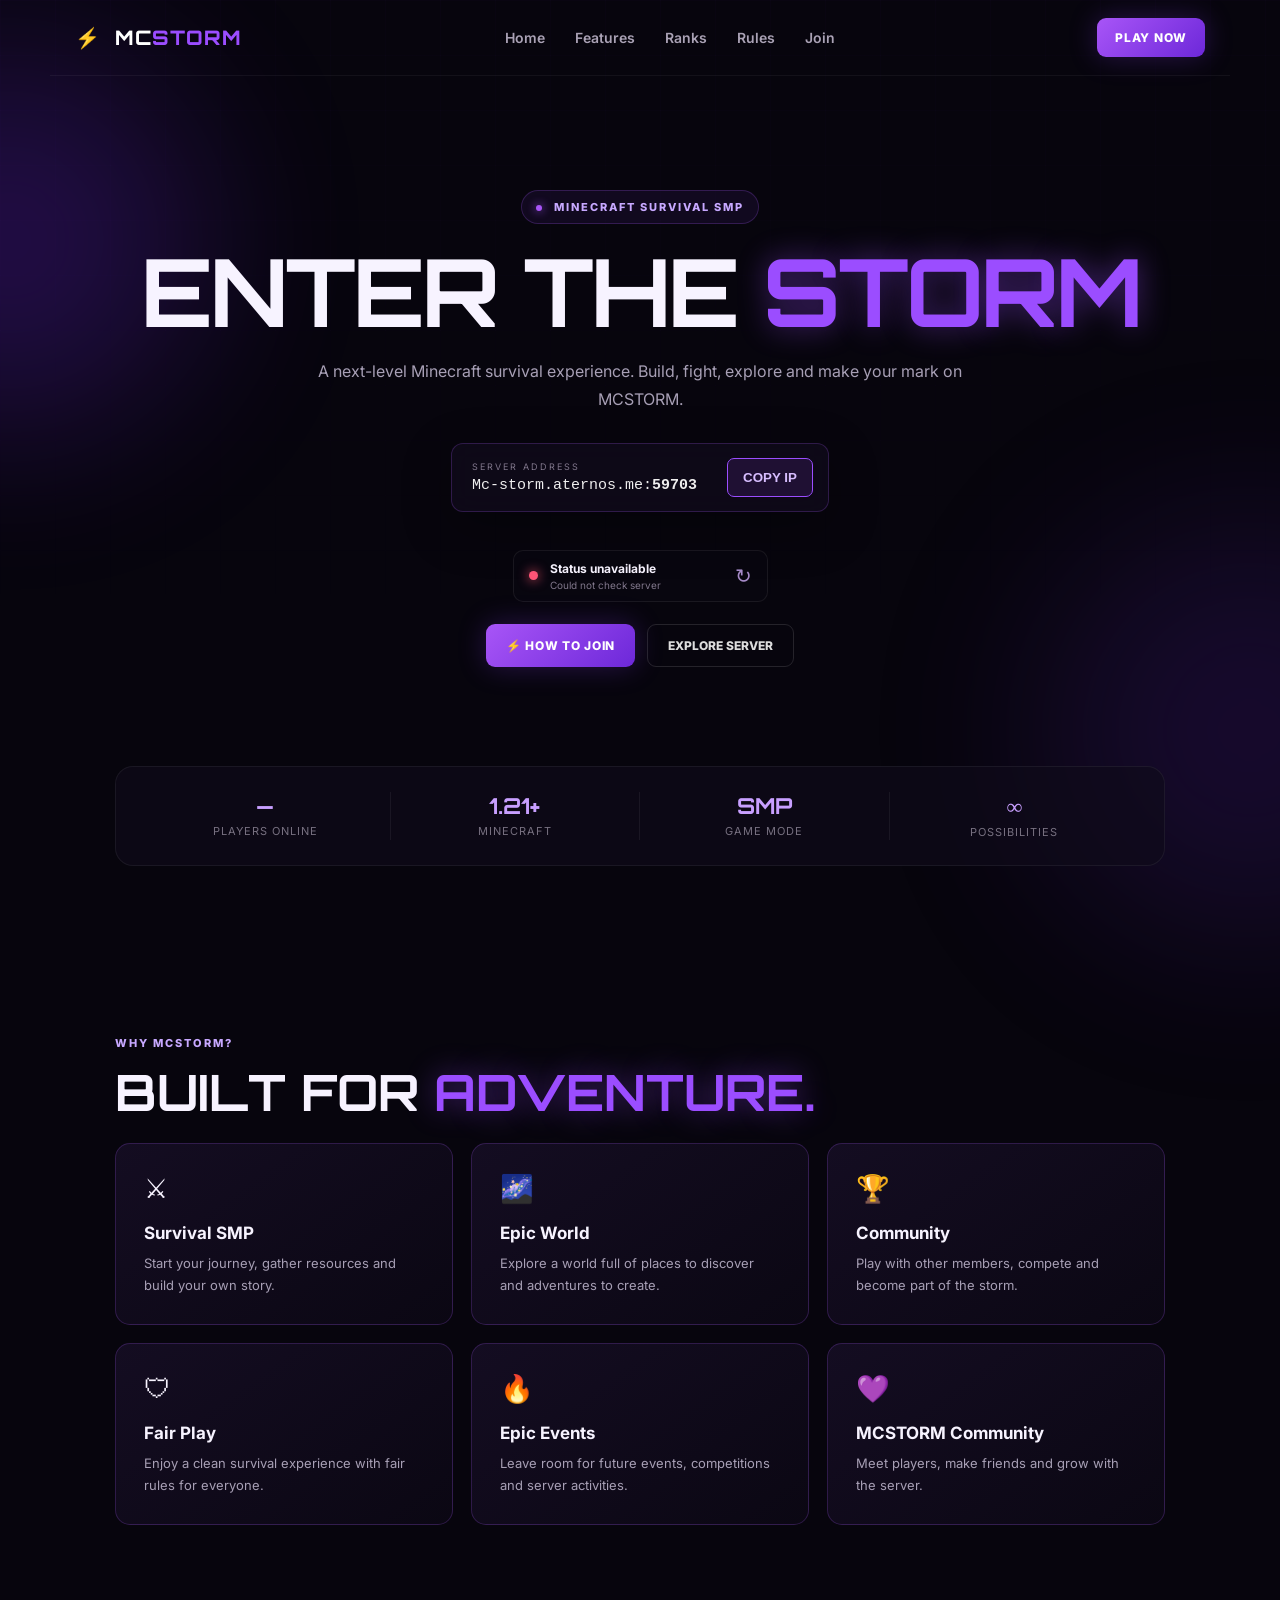
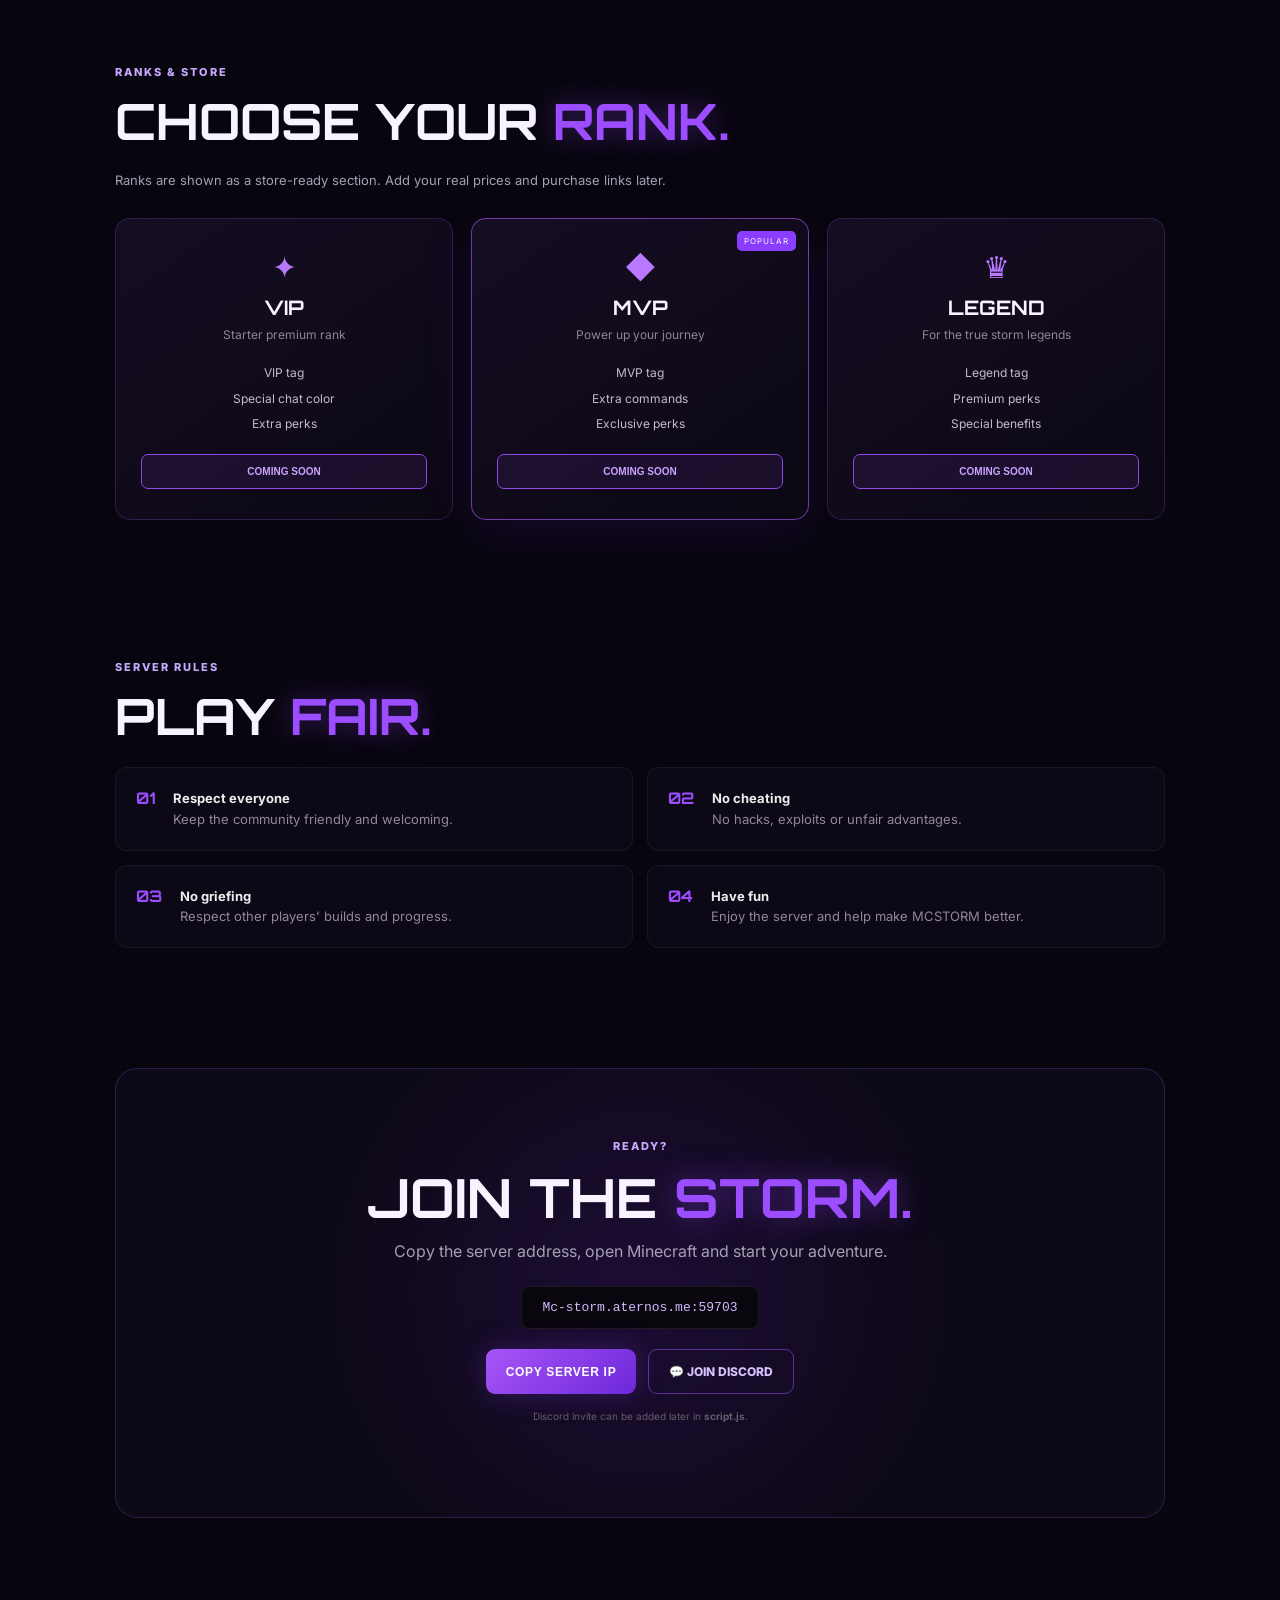
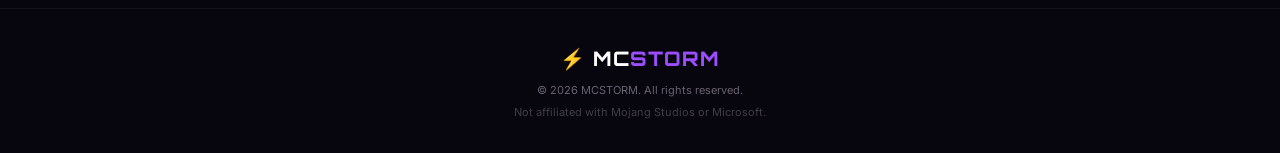
==== index.html @ 87daa8b6 "Add files via upload" ====
<!DOCTYPE html>
<html lang="en">
<head>
<meta charset="UTF-8">
<meta name="viewport" content="width=device-width, initial-scale=1.0">
<title>MCSTORM — Minecraft SMP</title>
<meta name="description" content="MCSTORM Minecraft SMP — Join the storm.">
<link rel="preconnect" href="https://fonts.googleapis.com">
<link rel="preconnect" href="https://fonts.gstatic.com" crossorigin>
<link href="https://fonts.googleapis.com/css2?family=Inter:wght@400;500;600;700;800&family=Orbitron:wght@600;700;800&display=swap" rel="stylesheet">
<link rel="stylesheet" href="style.css">
</head>
<body>
<div class="bg-grid"></div><div class="orb orb-1"></div><div class="orb orb-2"></div>

<header class="nav">
  <a class="brand" href="#home"><span class="bolt">⚡</span> MC<span>STORM</span></a>
  <nav><a href="#home">Home</a><a href="#features">Features</a><a href="#ranks">Ranks</a><a href="#rules">Rules</a><a href="#join">Join</a></nav>
  <a class="nav-btn" href="#join">PLAY NOW</a>
</header>

<main id="home">
<section class="hero">
  <div class="badge"><span></span> MINECRAFT SURVIVAL SMP</div>
  <h1>ENTER THE <strong>STORM</strong></h1>
  <p class="hero-text">A next-level Minecraft survival experience. Build, fight, explore and make your mark on MCSTORM.</p>

  <div class="server-card">
    <div><div class="label">SERVER ADDRESS</div><div class="ip">Mc-storm.aternos.me:<b>59703</b></div></div>
    <button class="copy-btn" onclick="copyIP()">COPY IP</button>
  </div>
  <div id="copyMsg" class="copy-msg">IP copied to clipboard!</div>

  <div class="status-card">
    <span id="statusDot" class="status-dot loading"></span>
    <div><b id="statusText">Checking server...</b><small id="playerText">Please wait</small></div>
    <button class="refresh" onclick="checkServer()">↻</button>
  </div>

  <div class="hero-actions">
    <a class="primary-btn" href="#join">⚡ HOW TO JOIN</a>
    <a class="secondary-btn" href="#features">EXPLORE SERVER</a>
  </div>
</section>

<section class="stats">
  <div><b id="statPlayers">—</b><span>Players Online</span></div>
  <div><b>1.21+</b><span>Minecraft</span></div>
  <div><b>SMP</b><span>Game Mode</span></div>
  <div><b>∞</b><span>Possibilities</span></div>
</section>

<section id="features" class="section">
  <div class="section-tag">WHY MCSTORM?</div><h2>BUILT FOR <span>ADVENTURE.</span></h2>
  <div class="cards">
    <article class="card"><div class="icon">⚔</div><h3>Survival SMP</h3><p>Start your journey, gather resources and build your own story.</p></article>
    <article class="card"><div class="icon">🌌</div><h3>Epic World</h3><p>Explore a world full of places to discover and adventures to create.</p></article>
    <article class="card"><div class="icon">🏆</div><h3>Community</h3><p>Play with other members, compete and become part of the storm.</p></article>
    <article class="card"><div class="icon">🛡</div><h3>Fair Play</h3><p>Enjoy a clean survival experience with fair rules for everyone.</p></article>
    <article class="card"><div class="icon">🔥</div><h3>Epic Events</h3><p>Leave room for future events, competitions and server activities.</p></article>
    <article class="card"><div class="icon">💜</div><h3>MCSTORM Community</h3><p>Meet players, make friends and grow with the server.</p></article>
  </div>
</section>

<section id="ranks" class="section">
  <div class="section-tag">RANKS & STORE</div><h2>CHOOSE YOUR <span>RANK.</span></h2>
  <p class="section-intro">Ranks are shown as a store-ready section. Add your real prices and purchase links later.</p>
  <div class="rank-grid">
    <article class="rank"><div class="rank-icon">✦</div><h3>VIP</h3><p>Starter premium rank</p><ul><li>VIP tag</li><li>Special chat color</li><li>Extra perks</li></ul><button class="rank-btn" onclick="storeAlert()">COMING SOON</button></article>
    <article class="rank featured"><div class="popular">POPULAR</div><div class="rank-icon">◆</div><h3>MVP</h3><p>Power up your journey</p><ul><li>MVP tag</li><li>Extra commands</li><li>Exclusive perks</li></ul><button class="rank-btn" onclick="storeAlert()">COMING SOON</button></article>
    <article class="rank"><div class="rank-icon">♛</div><h3>LEGEND</h3><p>For the true storm legends</p><ul><li>Legend tag</li><li>Premium perks</li><li>Special benefits</li></ul><button class="rank-btn" onclick="storeAlert()">COMING SOON</button></article>
  </div>
</section>

<section id="rules" class="section rules-section">
  <div class="section-tag">SERVER RULES</div><h2>PLAY <span>FAIR.</span></h2>
  <div class="rules">
    <div><b>01</b><p><strong>Respect everyone</strong><br>Keep the community friendly and welcoming.</p></div>
    <div><b>02</b><p><strong>No cheating</strong><br>No hacks, exploits or unfair advantages.</p></div>
    <div><b>03</b><p><strong>No griefing</strong><br>Respect other players' builds and progress.</p></div>
    <div><b>04</b><p><strong>Have fun</strong><br>Enjoy the server and help make MCSTORM better.</p></div>
  </div>
</section>

<section id="join" class="join-section">
  <div class="join-box">
    <div class="section-tag">READY?</div><h2>JOIN THE <span>STORM.</span></h2>
    <p>Copy the server address, open Minecraft and start your adventure.</p>
    <div class="join-ip">Mc-storm.aternos.me:59703</div>
    <div class="join-buttons">
      <button class="primary-btn big" onclick="copyIP()">COPY SERVER IP</button>
      <a class="discord-btn" href="#" onclick="discordPlaceholder(event)">💬 JOIN DISCORD</a>
    </div>
    <p class="hint">Discord invite can be added later in <b>script.js</b>.</p>
  </div>
</section>
</main>

<footer>
  <div class="brand">⚡ MC<span>STORM</span></div>
  <p>© 2026 MCSTORM. All rights reserved.</p>
  <p class="disclaimer">Not affiliated with Mojang Studios or Microsoft.</p>
</footer>

<script src="script.js"></script>
</body>
</html>
---- style.css ----
:root{--bg:#07050d;--panel:#100b1b;--panel2:#160e24;--purple:#9b4dff;--purple2:#6d28d9;--text:#f7f3ff;--muted:#a79fb5;--border:rgba(168,91,255,.22)}
*{box-sizing:border-box;margin:0;padding:0}html{scroll-behavior:smooth}body{font-family:Inter,Arial,sans-serif;background:var(--bg);color:var(--text);overflow-x:hidden}.bg-grid{position:fixed;inset:0;pointer-events:none;opacity:.25;background-image:linear-gradient(rgba(155,77,255,.08) 1px,transparent 1px),linear-gradient(90deg,rgba(155,77,255,.08) 1px,transparent 1px);background-size:55px 55px;mask-image:linear-gradient(to bottom,black,transparent 80%);z-index:-2}.orb{position:fixed;border-radius:50%;filter:blur(90px);opacity:.23;z-index:-1;pointer-events:none}.orb-1{width:380px;height:380px;background:#7c2cff;top:50px;left:-180px}.orb-2{width:420px;height:420px;background:#4c1d95;right:-180px;top:520px}
.nav{height:76px;display:flex;align-items:center;justify-content:space-between;max-width:1180px;margin:auto;padding:0 25px;border-bottom:1px solid rgba(255,255,255,.05)}.brand{font-family:Orbitron,sans-serif;font-size:20px;font-weight:800;color:#fff;text-decoration:none;letter-spacing:1px}.brand span{color:var(--purple)}.bolt{color:var(--purple)!important;margin-right:7px}nav{display:flex;gap:30px}nav a{color:#aaa2b5;text-decoration:none;font-size:14px;font-weight:600;transition:.2s}nav a:hover{color:#fff}.nav-btn,.primary-btn{background:linear-gradient(135deg,#a855f7,#6d28d9);color:#fff;border:0;border-radius:9px;text-decoration:none;font-weight:800;font-size:12px;letter-spacing:.7px;box-shadow:0 0 28px rgba(139,63,255,.25)}.nav-btn{padding:12px 18px}
.hero{min-height:690px;display:flex;flex-direction:column;align-items:center;text-align:center;justify-content:center;padding:70px 20px 55px}.badge,.section-tag{font-size:11px;font-weight:800;letter-spacing:2px;color:#c7a8ff}.badge{border:1px solid var(--border);background:rgba(139,63,255,.08);padding:9px 14px;border-radius:999px;margin-bottom:23px}.badge span{display:inline-block;width:6px;height:6px;background:#a855f7;border-radius:50%;box-shadow:0 0 10px #a855f7;margin-right:8px}h1{font-family:Orbitron,sans-serif;font-size:clamp(48px,9vw,94px);line-height:.95;letter-spacing:-3px;margin-bottom:22px}h1 strong,h2 span{color:var(--purple);text-shadow:0 0 30px rgba(155,77,255,.45)}.hero-text{max-width:650px;color:var(--muted);line-height:1.7;font-size:16px;margin-bottom:30px}
.server-card{display:flex;align-items:center;gap:30px;text-align:left;padding:14px 15px 14px 20px;background:rgba(16,11,27,.8);border:1px solid var(--border);border-radius:12px;box-shadow:0 15px 50px rgba(0,0,0,.3);backdrop-filter:blur(12px)}.label{font-size:9px;letter-spacing:2px;color:#81788c;margin-bottom:5px}.ip{font-family:monospace;font-size:15px;color:#eee}.copy-btn{padding:11px 15px;border:1px solid #9b4dff;background:rgba(155,77,255,.12);color:#d7bdff;border-radius:7px;font-weight:800;cursor:pointer}.copy-btn:hover{background:#9b4dff;color:#fff}.copy-msg{font-size:11px;color:#bfa0ff;opacity:0;transform:translateY(-5px);transition:.2s;margin-top:8px}.copy-msg.show{opacity:1;transform:none}
.status-card{display:flex;align-items:center;gap:12px;margin-top:16px;padding:10px 15px;border:1px solid rgba(255,255,255,.07);background:rgba(10,7,16,.75);border-radius:10px;min-width:255px;text-align:left}.status-card b{display:block;font-size:12px}.status-card small{display:block;color:#81788c;margin-top:3px;font-size:10px}.status-dot{width:9px;height:9px;border-radius:50%;background:#777;box-shadow:0 0 10px #777}.status-dot.online{background:#55e68a;box-shadow:0 0 12px #55e68a}.status-dot.offline{background:#ff5577;box-shadow:0 0 12px #ff5577}.status-dot.loading{background:#a855f7;box-shadow:0 0 12px #a855f7}.refresh{margin-left:auto;background:none;border:0;color:#a78bc9;font-size:20px;cursor:pointer}.hero-actions{display:flex;gap:12px;margin-top:22px}.primary-btn{display:inline-block;padding:14px 20px;cursor:pointer}.secondary-btn{padding:13px 20px;border:1px solid rgba(255,255,255,.12);border-radius:9px;color:#ddd;text-decoration:none;font-weight:800;font-size:12px}
.stats{max-width:1050px;margin:0 auto 100px;padding:25px;display:grid;grid-template-columns:repeat(4,1fr);background:rgba(16,11,27,.65);border:1px solid rgba(255,255,255,.06);border-radius:18px}.stats div{text-align:center;border-right:1px solid rgba(255,255,255,.06)}.stats div:last-child{border:0}.stats b{display:block;font-family:Orbitron;font-size:22px;color:#c89fff}.stats span{font-size:11px;color:#777080;letter-spacing:1px;text-transform:uppercase}
.section{max-width:1100px;margin:0 auto;padding:70px 25px}.section h2{font-family:Orbitron;font-size:clamp(30px,5vw,50px);margin:10px 0 20px}.section-intro{color:var(--muted);font-size:13px;margin-bottom:30px}.cards{display:grid;grid-template-columns:repeat(3,1fr);gap:18px}.card{padding:28px;background:linear-gradient(145deg,rgba(22,14,36,.9),rgba(12,8,20,.9));border:1px solid var(--border);border-radius:15px;transition:.25s}.card:hover{transform:translateY(-5px);border-color:rgba(168,85,247,.55);box-shadow:0 18px 50px rgba(98,35,180,.16)}.icon{font-size:27px;margin-bottom:18px}.card h3{font-size:17px;margin-bottom:9px}.card p{font-size:13px;color:var(--muted);line-height:1.7}
.rank-grid{display:grid;grid-template-columns:repeat(3,1fr);gap:18px}.rank{position:relative;padding:30px 25px;background:linear-gradient(145deg,rgba(22,14,36,.95),rgba(12,8,20,.95));border:1px solid var(--border);border-radius:15px;text-align:center}.rank.featured{border-color:rgba(168,85,247,.65);box-shadow:0 15px 50px rgba(110,40,210,.15)}.popular{position:absolute;top:12px;right:12px;font-size:8px;letter-spacing:1px;background:#8b3dff;padding:5px 7px;border-radius:5px}.rank-icon{font-size:30px;color:#b878ff;margin-bottom:10px}.rank h3{font-family:Orbitron;font-size:20px}.rank p{color:#8e8598;font-size:12px;margin:7px 0 18px}.rank ul{list-style:none;color:#c4bacd;font-size:12px;line-height:2.1}.rank-btn{margin-top:18px;width:100%;padding:11px;border:1px solid #8f49e8;background:rgba(143,73,232,.1);color:#caa5ff;border-radius:7px;font-weight:800;font-size:10px;cursor:pointer}.rank-btn:hover{background:#8f49e8;color:#fff}
.rules{display:grid;grid-template-columns:1fr 1fr;gap:14px}.rules div{display:flex;gap:18px;padding:20px;background:rgba(16,11,27,.65);border:1px solid rgba(255,255,255,.06);border-radius:12px}.rules b{font-family:Orbitron;color:#9b4dff}.rules p{font-size:13px;color:#918899;line-height:1.6}.rules strong{color:#eee}
.join-section{max-width:1100px;margin:50px auto 90px;padding:0 25px}.join-box{text-align:center;padding:70px 25px;background:radial-gradient(circle at center,rgba(117,44,213,.2),rgba(16,11,27,.75) 55%);border:1px solid var(--border);border-radius:22px}.join-box h2{font-family:Orbitron;font-size:clamp(32px,5vw,54px);margin:10px 0}.join-box p{color:var(--muted);margin:0 auto 25px}.join-ip{display:inline-block;padding:13px 20px;border-radius:8px;background:#09060e;border:1px solid rgba(255,255,255,.08);font-family:monospace;color:#d4b9ff;margin-bottom:20px}.join-buttons{display:flex;justify-content:center;gap:12px}.big{display:block;border:none}.discord-btn{display:inline-block;padding:14px 20px;border:1px solid rgba(168,85,247,.5);border-radius:9px;color:#d9c1ff;text-decoration:none;font-size:12px;font-weight:800}.hint{font-size:10px!important;margin-top:16px!important;color:#655d6b!important}
footer{border-top:1px solid rgba(255,255,255,.06);padding:30px 25px;text-align:center;color:#696270;font-size:11px;line-height:2}.disclaimer{opacity:.6}
@media(max-width:700px){nav{display:none}.nav{height:68px}.nav-btn{padding:10px 12px}.hero{min-height:620px;padding-top:50px}h1{letter-spacing:-2px}.server-card{width:100%;max-width:420px;gap:12px;justify-content:space-between;padding-left:14px}.ip{font-size:12px}.hero-actions,.join-buttons{flex-direction:column;width:100%;max-width:320px}.hero-actions a,.join-buttons>*{width:100%}.cards,.rank-grid,.rules,.stats{grid-template-columns:1fr}.stats{gap:20px}.stats div{border-right:0;border-bottom:1px solid rgba(255,255,255,.06);padding-bottom:16px}.stats{margin-bottom:45px}.section{padding-top:50px}}
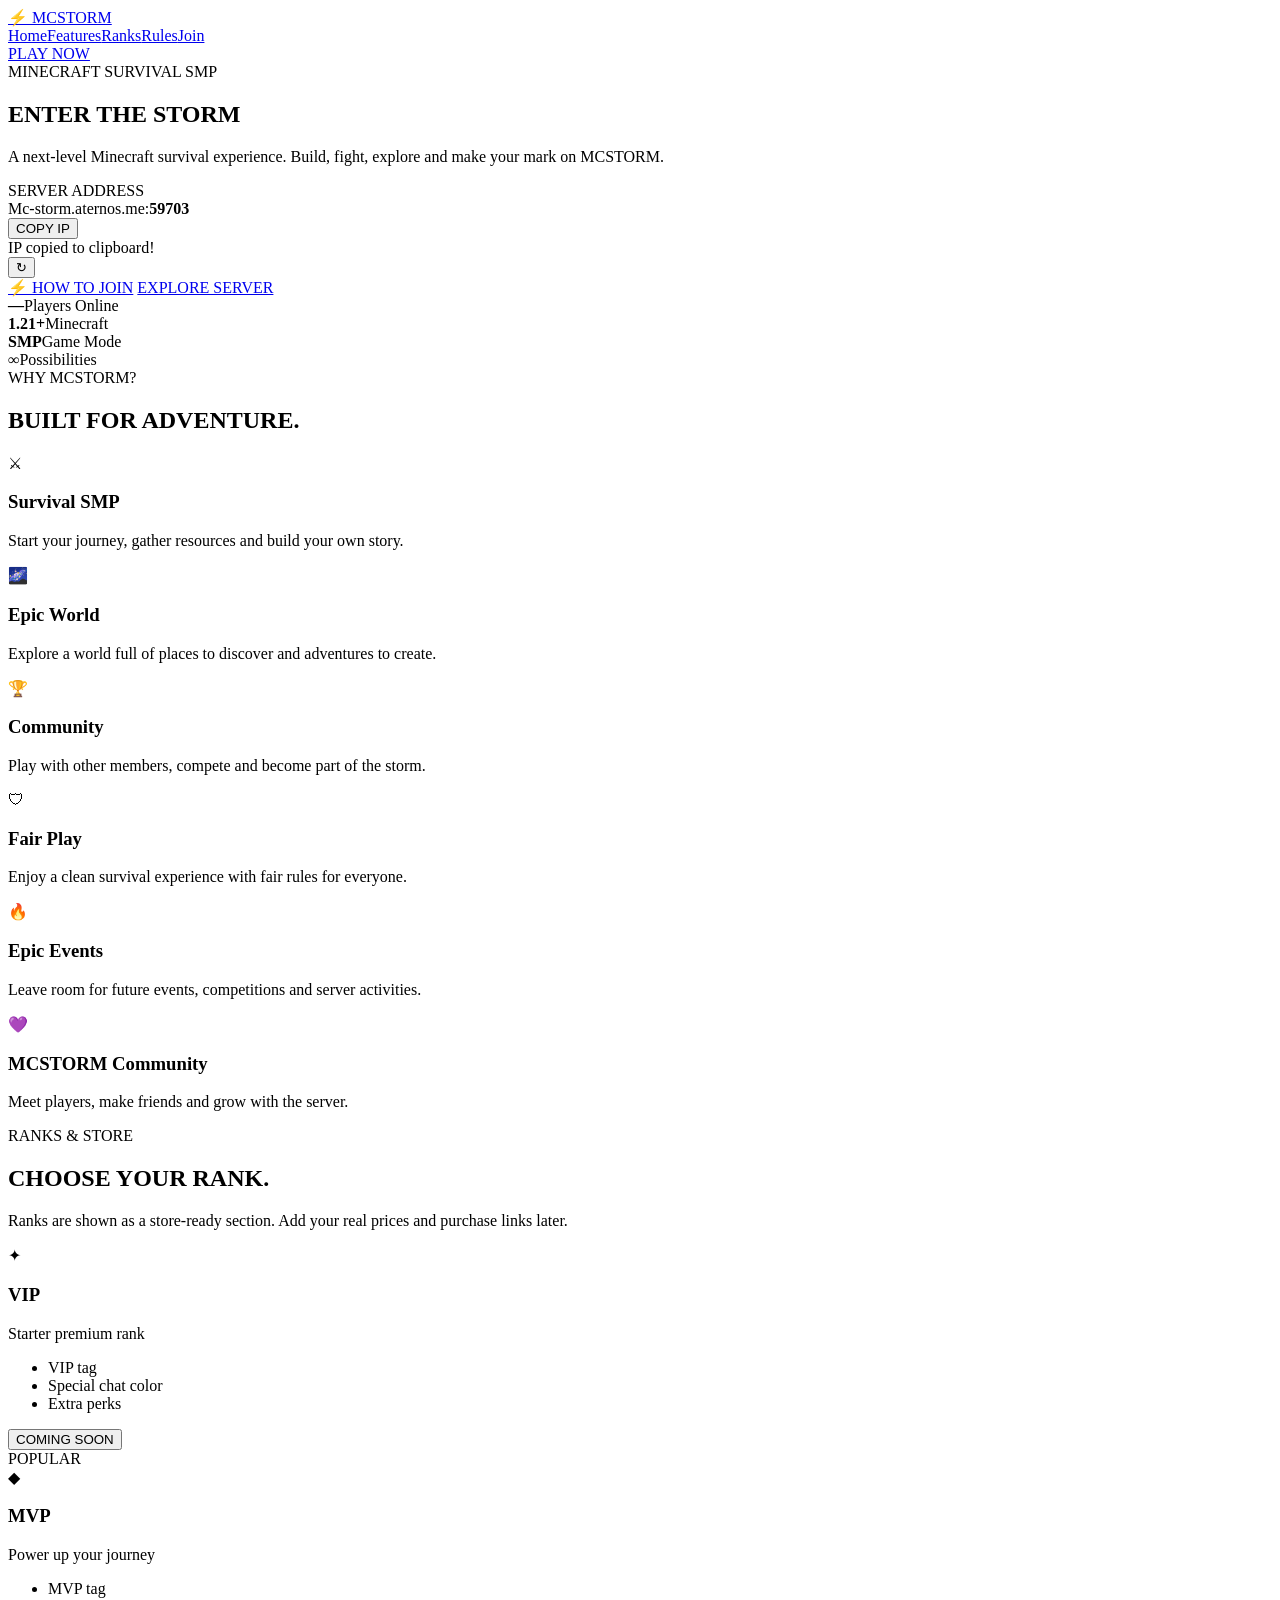
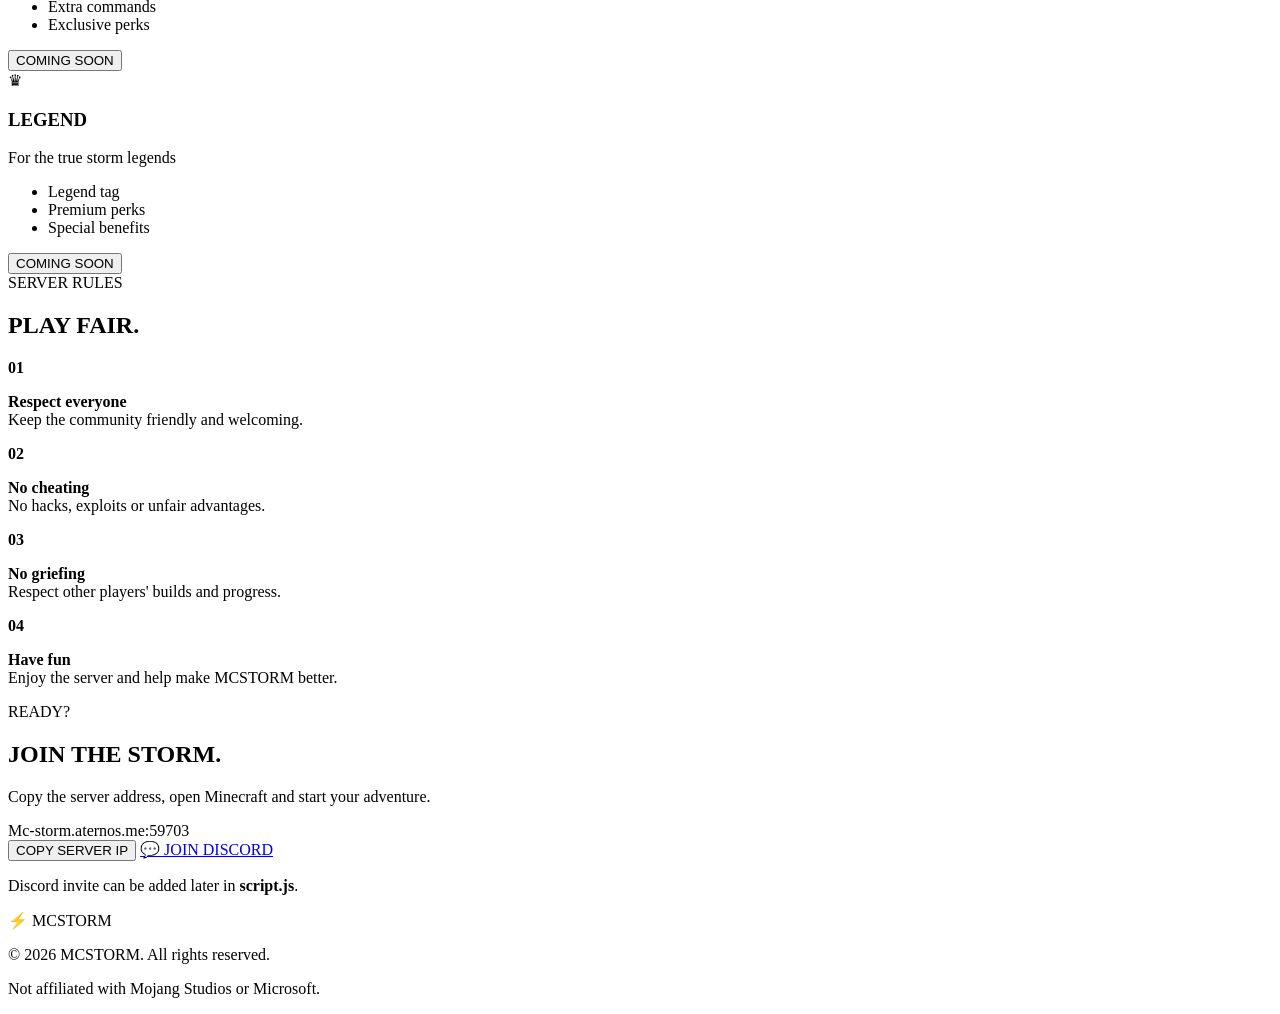
==== commit 693dab90: "Add files via upload" ====
--- a/index.html
+++ b/index.html
@@ -30,11 +30,7 @@
     <button class="copy-btn" onclick="copyIP()">COPY IP</button>
   </div>
   <div id="copyMsg" class="copy-msg">IP copied to clipboard!</div>
-
-  <div class="status-card">
-    <span id="statusDot" class="status-dot loading"></span>
-    <div><b id="statusText">Checking server...</b><small id="playerText">Please wait</small></div>
-    <button class="refresh" onclick="checkServer()">↻</button>
+<button class="refresh" onclick="checkServer()">↻</button>
   </div>
 
   <div class="hero-actions">
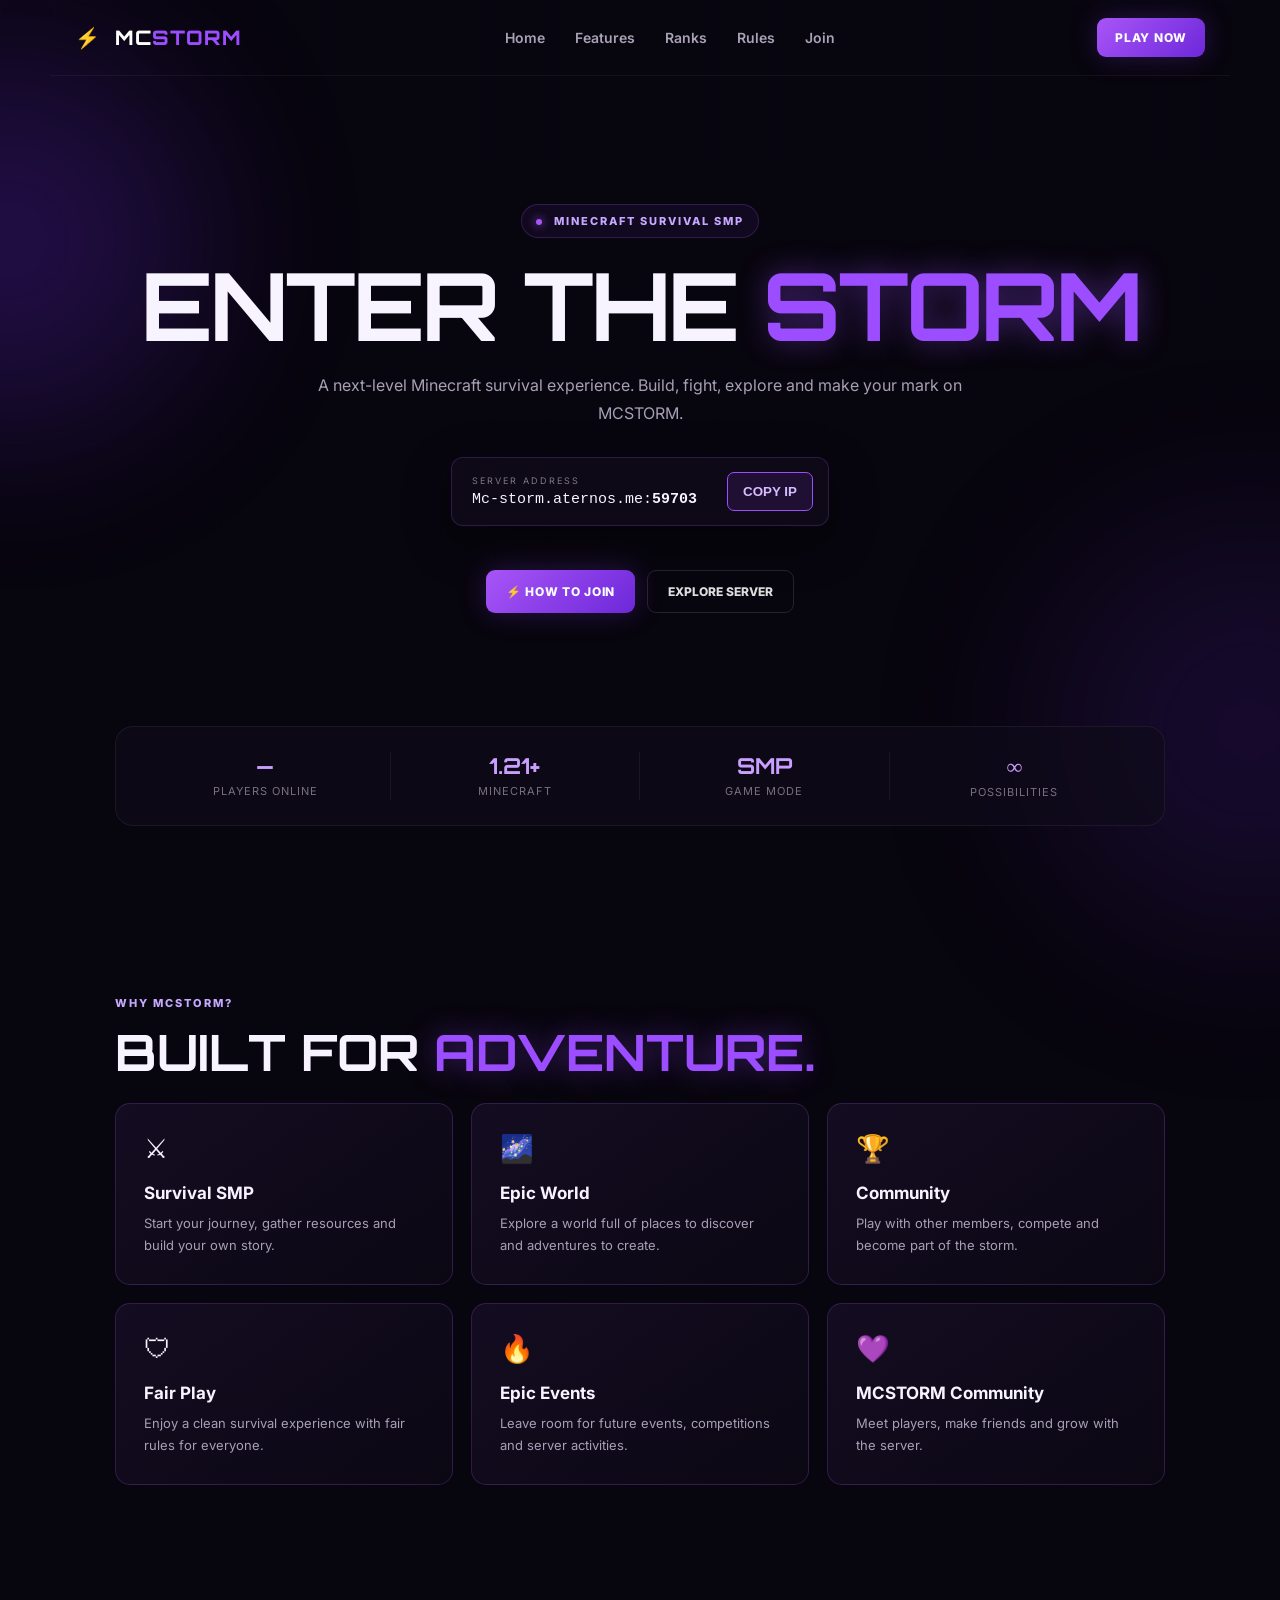
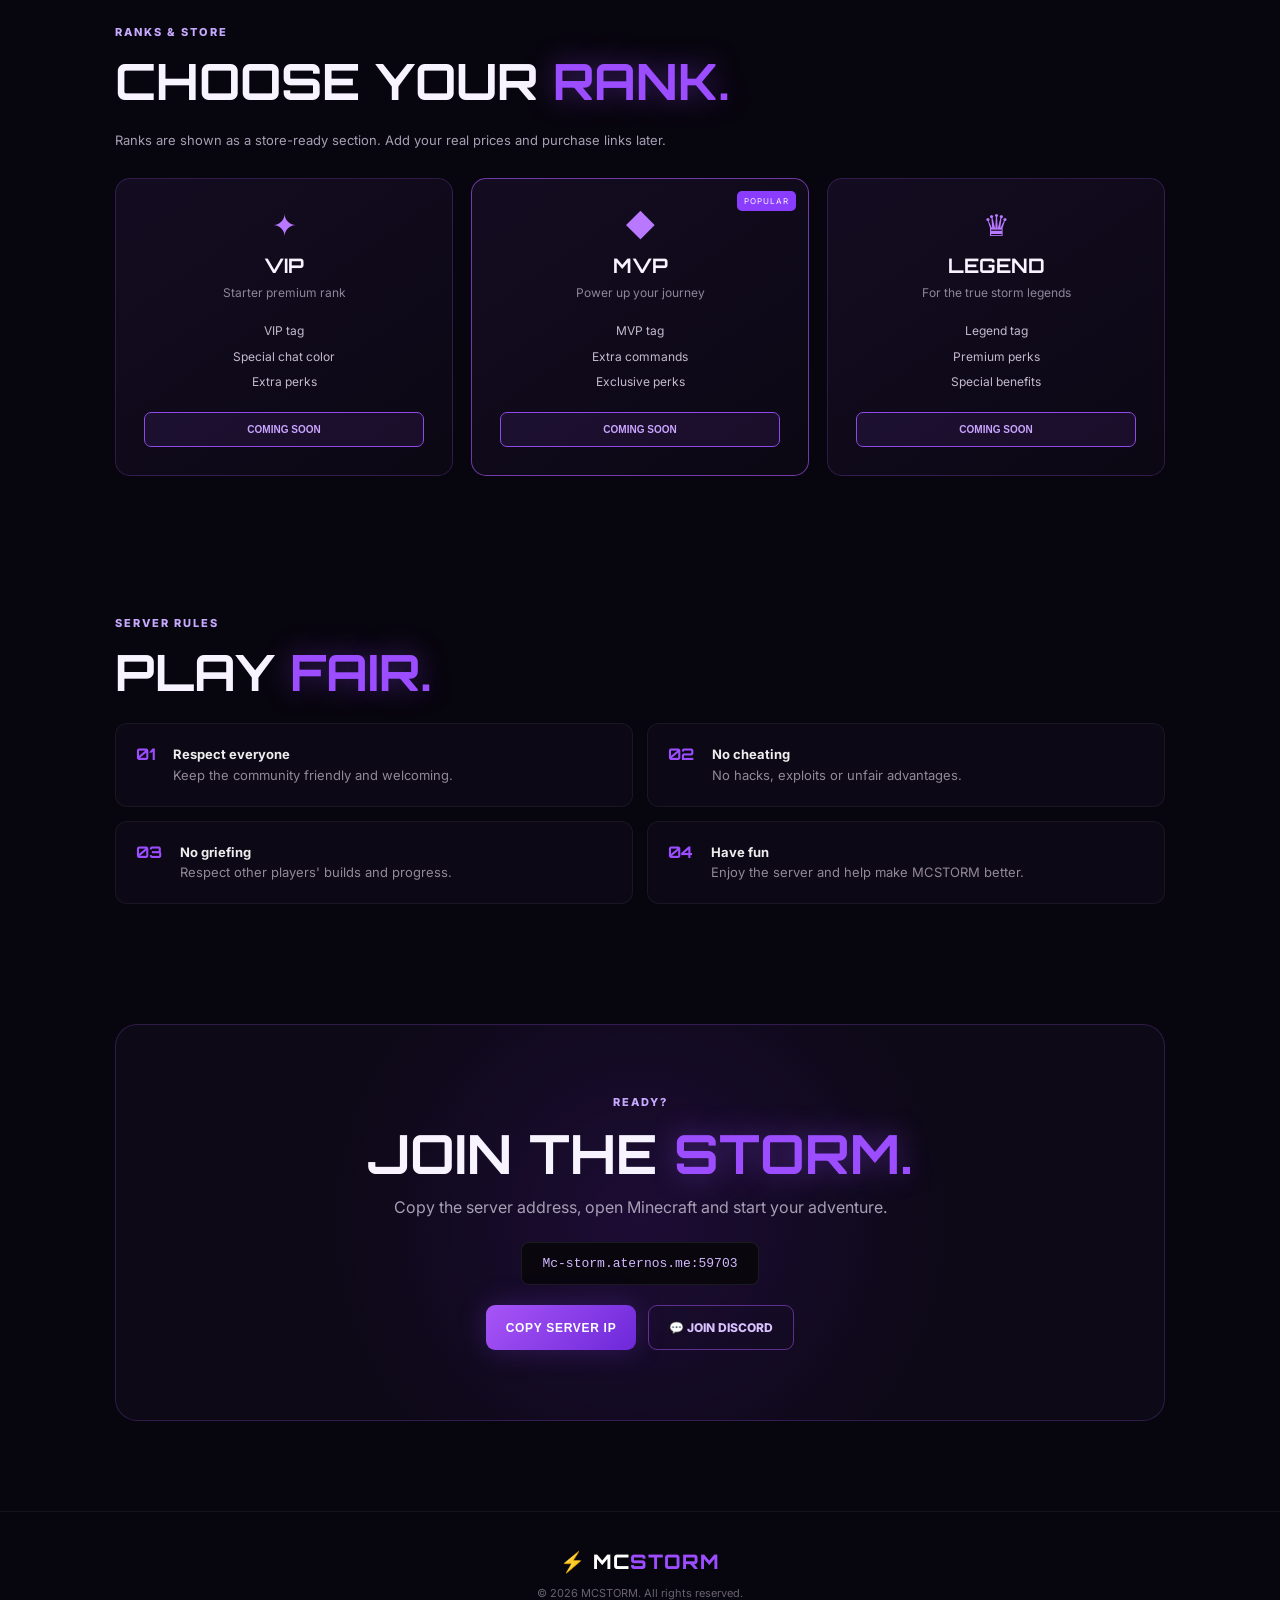
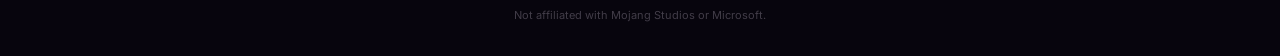
==== commit c40c330f: "Add files via upload" ====
--- a/index.html
+++ b/index.html
@@ -1,103 +1,52 @@
 <!DOCTYPE html>
 <html lang="en">
 <head>
-<meta charset="UTF-8">
-<meta name="viewport" content="width=device-width, initial-scale=1.0">
+<meta charset="UTF-8"><meta name="viewport" content="width=device-width,initial-scale=1.0">
 <title>MCSTORM — Minecraft SMP</title>
 <meta name="description" content="MCSTORM Minecraft SMP — Join the storm.">
-<link rel="preconnect" href="https://fonts.googleapis.com">
-<link rel="preconnect" href="https://fonts.gstatic.com" crossorigin>
+<link rel="preconnect" href="https://fonts.googleapis.com"><link rel="preconnect" href="https://fonts.gstatic.com" crossorigin>
 <link href="https://fonts.googleapis.com/css2?family=Inter:wght@400;500;600;700;800&family=Orbitron:wght@600;700;800&display=swap" rel="stylesheet">
 <link rel="stylesheet" href="style.css">
 </head>
 <body>
 <div class="bg-grid"></div><div class="orb orb-1"></div><div class="orb orb-2"></div>
-
 <header class="nav">
-  <a class="brand" href="#home"><span class="bolt">⚡</span> MC<span>STORM</span></a>
-  <nav><a href="#home">Home</a><a href="#features">Features</a><a href="#ranks">Ranks</a><a href="#rules">Rules</a><a href="#join">Join</a></nav>
-  <a class="nav-btn" href="#join">PLAY NOW</a>
+<a class="brand" href="#home"><span class="bolt">⚡</span> MC<span>STORM</span></a>
+<nav><a href="#home">Home</a><a href="#features">Features</a><a href="#ranks">Ranks</a><a href="#rules">Rules</a><a href="#join">Join</a></nav>
+<a class="nav-btn" href="#join">PLAY NOW</a>
 </header>
-
 <main id="home">
 <section class="hero">
-  <div class="badge"><span></span> MINECRAFT SURVIVAL SMP</div>
-  <h1>ENTER THE <strong>STORM</strong></h1>
-  <p class="hero-text">A next-level Minecraft survival experience. Build, fight, explore and make your mark on MCSTORM.</p>
-
-  <div class="server-card">
-    <div><div class="label">SERVER ADDRESS</div><div class="ip">Mc-storm.aternos.me:<b>59703</b></div></div>
-    <button class="copy-btn" onclick="copyIP()">COPY IP</button>
-  </div>
-  <div id="copyMsg" class="copy-msg">IP copied to clipboard!</div>
-<button class="refresh" onclick="checkServer()">↻</button>
-  </div>
-
-  <div class="hero-actions">
-    <a class="primary-btn" href="#join">⚡ HOW TO JOIN</a>
-    <a class="secondary-btn" href="#features">EXPLORE SERVER</a>
-  </div>
+<div class="badge"><span></span> MINECRAFT SURVIVAL SMP</div>
+<h1>ENTER THE <strong>STORM</strong></h1>
+<p class="hero-text">A next-level Minecraft survival experience. Build, fight, explore and make your mark on MCSTORM.</p>
+<div class="server-card"><div><div class="label">SERVER ADDRESS</div><div class="ip">Mc-storm.aternos.me:<b>59703</b></div></div><button class="copy-btn" onclick="copyIP()">COPY IP</button></div>
+<div id="copyMsg" class="copy-msg">IP copied to clipboard!</div>
+<div class="hero-actions"><a class="primary-btn" href="#join">⚡ HOW TO JOIN</a><a class="secondary-btn" href="#features">EXPLORE SERVER</a></div>
 </section>
-
 <section class="stats">
-  <div><b id="statPlayers">—</b><span>Players Online</span></div>
-  <div><b>1.21+</b><span>Minecraft</span></div>
-  <div><b>SMP</b><span>Game Mode</span></div>
-  <div><b>∞</b><span>Possibilities</span></div>
+<div><b id="statPlayers">—</b><span>Players Online</span></div><div><b>1.21+</b><span>Minecraft</span></div><div><b>SMP</b><span>Game Mode</span></div><div><b>∞</b><span>Possibilities</span></div>
 </section>
-
-<section id="features" class="section">
-  <div class="section-tag">WHY MCSTORM?</div><h2>BUILT FOR <span>ADVENTURE.</span></h2>
-  <div class="cards">
-    <article class="card"><div class="icon">⚔</div><h3>Survival SMP</h3><p>Start your journey, gather resources and build your own story.</p></article>
-    <article class="card"><div class="icon">🌌</div><h3>Epic World</h3><p>Explore a world full of places to discover and adventures to create.</p></article>
-    <article class="card"><div class="icon">🏆</div><h3>Community</h3><p>Play with other members, compete and become part of the storm.</p></article>
-    <article class="card"><div class="icon">🛡</div><h3>Fair Play</h3><p>Enjoy a clean survival experience with fair rules for everyone.</p></article>
-    <article class="card"><div class="icon">🔥</div><h3>Epic Events</h3><p>Leave room for future events, competitions and server activities.</p></article>
-    <article class="card"><div class="icon">💜</div><h3>MCSTORM Community</h3><p>Meet players, make friends and grow with the server.</p></article>
-  </div>
-</section>
-
-<section id="ranks" class="section">
-  <div class="section-tag">RANKS & STORE</div><h2>CHOOSE YOUR <span>RANK.</span></h2>
-  <p class="section-intro">Ranks are shown as a store-ready section. Add your real prices and purchase links later.</p>
-  <div class="rank-grid">
-    <article class="rank"><div class="rank-icon">✦</div><h3>VIP</h3><p>Starter premium rank</p><ul><li>VIP tag</li><li>Special chat color</li><li>Extra perks</li></ul><button class="rank-btn" onclick="storeAlert()">COMING SOON</button></article>
-    <article class="rank featured"><div class="popular">POPULAR</div><div class="rank-icon">◆</div><h3>MVP</h3><p>Power up your journey</p><ul><li>MVP tag</li><li>Extra commands</li><li>Exclusive perks</li></ul><button class="rank-btn" onclick="storeAlert()">COMING SOON</button></article>
-    <article class="rank"><div class="rank-icon">♛</div><h3>LEGEND</h3><p>For the true storm legends</p><ul><li>Legend tag</li><li>Premium perks</li><li>Special benefits</li></ul><button class="rank-btn" onclick="storeAlert()">COMING SOON</button></article>
-  </div>
-</section>
-
-<section id="rules" class="section rules-section">
-  <div class="section-tag">SERVER RULES</div><h2>PLAY <span>FAIR.</span></h2>
-  <div class="rules">
-    <div><b>01</b><p><strong>Respect everyone</strong><br>Keep the community friendly and welcoming.</p></div>
-    <div><b>02</b><p><strong>No cheating</strong><br>No hacks, exploits or unfair advantages.</p></div>
-    <div><b>03</b><p><strong>No griefing</strong><br>Respect other players' builds and progress.</p></div>
-    <div><b>04</b><p><strong>Have fun</strong><br>Enjoy the server and help make MCSTORM better.</p></div>
-  </div>
-</section>
-
-<section id="join" class="join-section">
-  <div class="join-box">
-    <div class="section-tag">READY?</div><h2>JOIN THE <span>STORM.</span></h2>
-    <p>Copy the server address, open Minecraft and start your adventure.</p>
-    <div class="join-ip">Mc-storm.aternos.me:59703</div>
-    <div class="join-buttons">
-      <button class="primary-btn big" onclick="copyIP()">COPY SERVER IP</button>
-      <a class="discord-btn" href="#" onclick="discordPlaceholder(event)">💬 JOIN DISCORD</a>
-    </div>
-    <p class="hint">Discord invite can be added later in <b>script.js</b>.</p>
-  </div>
-</section>
+<section id="features" class="section"><div class="section-tag">WHY MCSTORM?</div><h2>BUILT FOR <span>ADVENTURE.</span></h2>
+<div class="cards">
+<article class="card"><div class="icon">⚔</div><h3>Survival SMP</h3><p>Start your journey, gather resources and build your own story.</p></article>
+<article class="card"><div class="icon">🌌</div><h3>Epic World</h3><p>Explore a world full of places to discover and adventures to create.</p></article>
+<article class="card"><div class="icon">🏆</div><h3>Community</h3><p>Play with other members, compete and become part of the storm.</p></article>
+<article class="card"><div class="icon">🛡</div><h3>Fair Play</h3><p>Enjoy a clean survival experience with fair rules for everyone.</p></article>
+<article class="card"><div class="icon">🔥</div><h3>Epic Events</h3><p>Leave room for future events, competitions and server activities.</p></article>
+<article class="card"><div class="icon">💜</div><h3>MCSTORM Community</h3><p>Meet players, make friends and grow with the server.</p></article>
+</div></section>
+<section id="ranks" class="section"><div class="section-tag">RANKS & STORE</div><h2>CHOOSE YOUR <span>RANK.</span></h2><p class="section-intro">Ranks are shown as a store-ready section. Add your real prices and purchase links later.</p>
+<div class="rank-grid">
+<article class="rank"><div class="rank-icon">✦</div><h3>VIP</h3><p>Starter premium rank</p><ul><li>VIP tag</li><li>Special chat color</li><li>Extra perks</li></ul><button class="rank-btn" onclick="storeAlert()">COMING SOON</button></article>
+<article class="rank featured"><div class="popular">POPULAR</div><div class="rank-icon">◆</div><h3>MVP</h3><p>Power up your journey</p><ul><li>MVP tag</li><li>Extra commands</li><li>Exclusive perks</li></ul><button class="rank-btn" onclick="storeAlert()">COMING SOON</button></article>
+<article class="rank"><div class="rank-icon">♛</div><h3>LEGEND</h3><p>For the true storm legends</p><ul><li>Legend tag</li><li>Premium perks</li><li>Special benefits</li></ul><button class="rank-btn" onclick="storeAlert()">COMING SOON</button></article>
+</div></section>
+<section id="rules" class="section"><div class="section-tag">SERVER RULES</div><h2>PLAY <span>FAIR.</span></h2>
+<div class="rules"><div><b>01</b><p><strong>Respect everyone</strong><br>Keep the community friendly and welcoming.</p></div><div><b>02</b><p><strong>No cheating</strong><br>No hacks, exploits or unfair advantages.</p></div><div><b>03</b><p><strong>No griefing</strong><br>Respect other players' builds and progress.</p></div><div><b>04</b><p><strong>Have fun</strong><br>Enjoy the server and help make MCSTORM better.</p></div></div></section>
+<section id="join" class="join-section"><div class="join-box"><div class="section-tag">READY?</div><h2>JOIN THE <span>STORM.</span></h2><p>Copy the server address, open Minecraft and start your adventure.</p><div class="join-ip">Mc-storm.aternos.me:59703</div>
+<div class="join-buttons"><button class="primary-btn big" onclick="copyIP()">COPY SERVER IP</button><a class="discord-btn" href="https://discord.gg/rzrBrVTN5" target="_blank" rel="noopener">💬 JOIN DISCORD</a></div></div></section>
 </main>
-
-<footer>
-  <div class="brand">⚡ MC<span>STORM</span></div>
-  <p>© 2026 MCSTORM. All rights reserved.</p>
-  <p class="disclaimer">Not affiliated with Mojang Studios or Microsoft.</p>
-</footer>
-
+<footer><div class="brand">⚡ MC<span>STORM</span></div><p>© 2026 MCSTORM. All rights reserved.</p><p class="disclaimer">Not affiliated with Mojang Studios or Microsoft.</p></footer>
 <script src="script.js"></script>
-</body>
-</html>
+</body></html>
--- a/style.css
+++ b/style.css
@@ -0,0 +1 @@
+:root{--bg:#07050d;--panel:#100b1b;--purple:#9b4dff;--text:#f7f3ff;--muted:#a79fb5;--border:rgba(168,91,255,.22)}*{box-sizing:border-box;margin:0;padding:0}html{scroll-behavior:smooth}body{font-family:Inter,Arial,sans-serif;background:var(--bg);color:var(--text);overflow-x:hidden}.bg-grid{position:fixed;inset:0;pointer-events:none;opacity:.25;background-image:linear-gradient(rgba(155,77,255,.08) 1px,transparent 1px),linear-gradient(90deg,rgba(155,77,255,.08) 1px,transparent 1px);background-size:55px 55px;mask-image:linear-gradient(to bottom,black,transparent 80%);z-index:-2}.orb{position:fixed;border-radius:50%;filter:blur(90px);opacity:.23;z-index:-1}.orb-1{width:380px;height:380px;background:#7c2cff;top:50px;left:-180px}.orb-2{width:420px;height:420px;background:#4c1d95;right:-180px;top:520px}.nav{height:76px;display:flex;align-items:center;justify-content:space-between;max-width:1180px;margin:auto;padding:0 25px;border-bottom:1px solid rgba(255,255,255,.05)}.brand{font-family:Orbitron,sans-serif;font-size:20px;font-weight:800;color:#fff;text-decoration:none;letter-spacing:1px}.brand span{color:var(--purple)}.bolt{color:var(--purple)!important;margin-right:7px}nav{display:flex;gap:30px}nav a{color:#aaa2b5;text-decoration:none;font-size:14px;font-weight:600}nav a:hover{color:#fff}.nav-btn,.primary-btn{background:linear-gradient(135deg,#a855f7,#6d28d9);color:#fff;border:0;border-radius:9px;text-decoration:none;font-weight:800;font-size:12px;letter-spacing:.7px;box-shadow:0 0 28px rgba(139,63,255,.25)}.nav-btn{padding:12px 18px}.hero{min-height:650px;display:flex;flex-direction:column;align-items:center;text-align:center;justify-content:center;padding:70px 20px 55px}.badge,.section-tag{font-size:11px;font-weight:800;letter-spacing:2px;color:#c7a8ff}.badge{border:1px solid var(--border);background:rgba(139,63,255,.08);padding:9px 14px;border-radius:999px;margin-bottom:23px}.badge span{display:inline-block;width:6px;height:6px;background:#a855f7;border-radius:50%;box-shadow:0 0 10px #a855f7;margin-right:8px}h1{font-family:Orbitron,sans-serif;font-size:clamp(48px,9vw,94px);line-height:.95;letter-spacing:-3px;margin-bottom:22px}h1 strong,h2 span{color:var(--purple);text-shadow:0 0 30px rgba(155,77,255,.45)}.hero-text{max-width:650px;color:var(--muted);line-height:1.7;font-size:16px;margin-bottom:30px}.server-card{display:flex;align-items:center;gap:30px;text-align:left;padding:14px 15px 14px 20px;background:rgba(16,11,27,.8);border:1px solid var(--border);border-radius:12px;box-shadow:0 15px 50px rgba(0,0,0,.3)}.label{font-size:9px;letter-spacing:2px;color:#81788c;margin-bottom:5px}.ip{font-family:monospace;font-size:15px}.copy-btn{padding:11px 15px;border:1px solid #9b4dff;background:rgba(155,77,255,.12);color:#d7bdff;border-radius:7px;font-weight:800;cursor:pointer}.copy-msg{font-size:11px;color:#bfa0ff;opacity:0;transition:.2s;margin-top:8px}.copy-msg.show{opacity:1}.hero-actions{display:flex;gap:12px;margin-top:22px}.primary-btn{display:inline-block;padding:14px 20px;cursor:pointer}.secondary-btn{padding:13px 20px;border:1px solid rgba(255,255,255,.12);border-radius:9px;color:#ddd;text-decoration:none;font-weight:800;font-size:12px}.stats{max-width:1050px;margin:0 auto 100px;padding:25px;display:grid;grid-template-columns:repeat(4,1fr);background:rgba(16,11,27,.65);border:1px solid rgba(255,255,255,.06);border-radius:18px}.stats div{text-align:center;border-right:1px solid rgba(255,255,255,.06)}.stats div:last-child{border:0}.stats b{display:block;font-family:Orbitron;font-size:22px;color:#c89fff}.stats span{font-size:11px;color:#777080;letter-spacing:1px;text-transform:uppercase}.section{max-width:1100px;margin:0 auto;padding:70px 25px}.section h2{font-family:Orbitron;font-size:clamp(30px,5vw,50px);margin:10px 0 20px}.section-intro{color:var(--muted);font-size:13px;margin-bottom:30px}.cards{display:grid;grid-template-columns:repeat(3,1fr);gap:18px}.card,.rank{padding:28px;background:linear-gradient(145deg,rgba(22,14,36,.9),rgba(12,8,20,.9));border:1px solid var(--border);border-radius:15px}.card:hover{transform:translateY(-5px);border-color:rgba(168,85,247,.55)}.icon{font-size:27px;margin-bottom:18px}.card h3{font-size:17px;margin-bottom:9px}.card p{font-size:13px;color:var(--muted);line-height:1.7}.rank-grid{display:grid;grid-template-columns:repeat(3,1fr);gap:18px}.rank{text-align:center;position:relative}.rank.featured{border-color:rgba(168,85,247,.65)}.popular{position:absolute;top:12px;right:12px;font-size:8px;letter-spacing:1px;background:#8b3dff;padding:5px 7px;border-radius:5px}.rank-icon{font-size:30px;color:#b878ff;margin-bottom:10px}.rank h3{font-family:Orbitron;font-size:20px}.rank p{color:#8e8598;font-size:12px;margin:7px 0 18px}.rank ul{list-style:none;color:#c4bacd;font-size:12px;line-height:2.1}.rank-btn{margin-top:18px;width:100%;padding:11px;border:1px solid #8f49e8;background:rgba(143,73,232,.1);color:#caa5ff;border-radius:7px;font-weight:800;font-size:10px;cursor:pointer}.rules{display:grid;grid-template-columns:1fr 1fr;gap:14px}.rules div{display:flex;gap:18px;padding:20px;background:rgba(16,11,27,.65);border:1px solid rgba(255,255,255,.06);border-radius:12px}.rules b{font-family:Orbitron;color:#9b4dff}.rules p{font-size:13px;color:#918899;line-height:1.6}.rules strong{color:#eee}.join-section{max-width:1100px;margin:50px auto 90px;padding:0 25px}.join-box{text-align:center;padding:70px 25px;background:radial-gradient(circle at center,rgba(117,44,213,.2),rgba(16,11,27,.75) 55%);border:1px solid var(--border);border-radius:22px}.join-box h2{font-family:Orbitron;font-size:clamp(32px,5vw,54px);margin:10px 0}.join-box p{color:var(--muted);margin:0 auto 25px}.join-ip{display:inline-block;padding:13px 20px;border-radius:8px;background:#09060e;border:1px solid rgba(255,255,255,.08);font-family:monospace;color:#d4b9ff;margin-bottom:20px}.join-buttons{display:flex;justify-content:center;gap:12px}.discord-btn{display:inline-block;padding:14px 20px;border:1px solid rgba(168,85,247,.5);border-radius:9px;color:#d9c1ff;text-decoration:none;font-size:12px;font-weight:800}footer{border-top:1px solid rgba(255,255,255,.06);padding:30px 25px;text-align:center;color:#696270;font-size:11px;line-height:2}.disclaimer{opacity:.6}@media(max-width:700px){nav{display:none}.nav{height:68px}.hero{min-height:600px;padding-top:50px}h1{letter-spacing:-2px}.server-card{width:100%;max-width:420px;gap:12px;justify-content:space-between;padding-left:14px}.ip{font-size:12px}.hero-actions,.join-buttons{flex-direction:column;width:100%;max-width:320px}.hero-actions a,.join-buttons>*{width:100%}.cards,.rank-grid,.rules,.stats{grid-template-columns:1fr}.stats{gap:20px}.stats div{border-right:0;border-bottom:1px solid rgba(255,255,255,.06);padding-bottom:16px}.stats{margin-bottom:45px}.section{padding-top:50px}}
